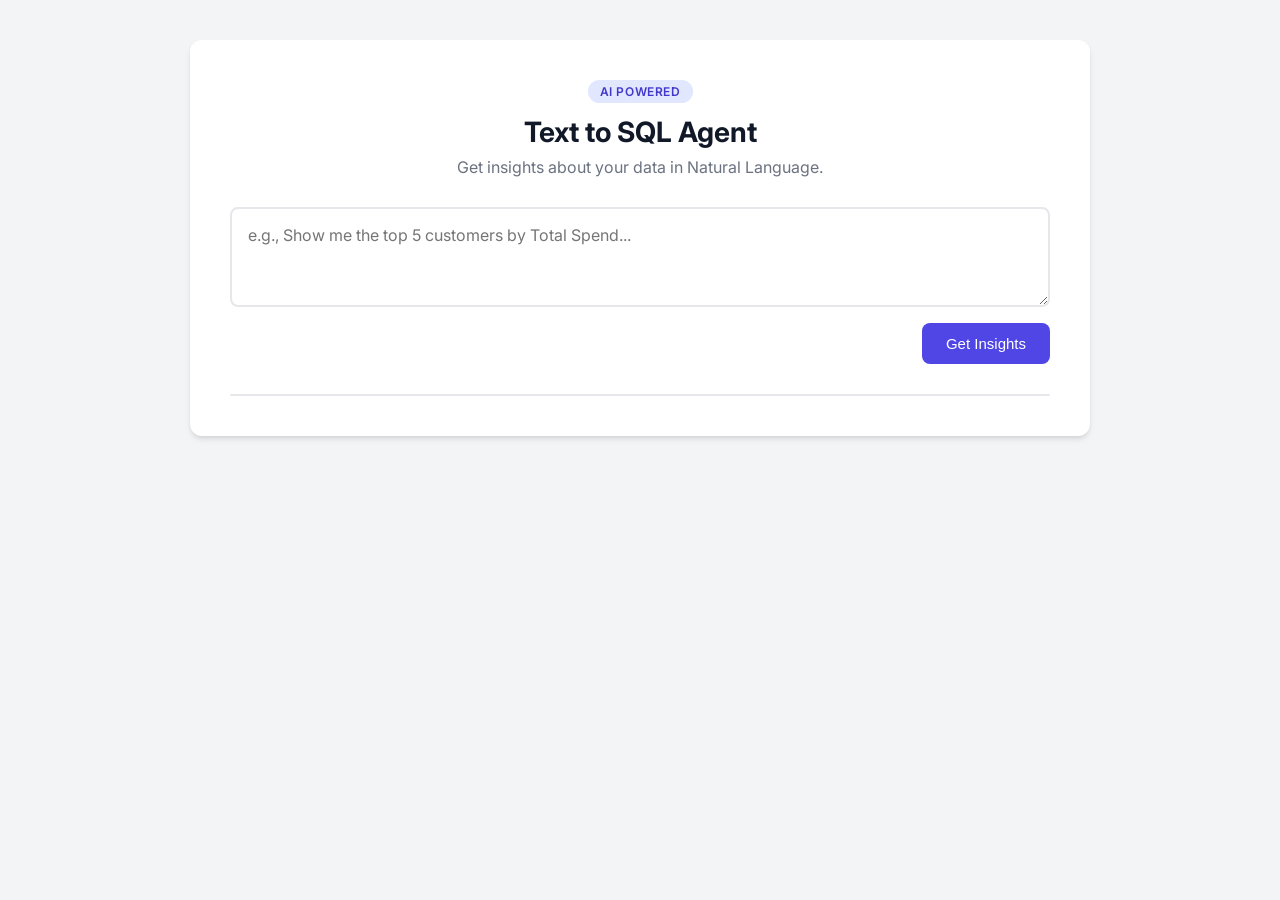
==== app/frontend/index.html @ 49f19be0 "first commit" ====
<!DOCTYPE html>
<html lang="en">

<head>
    <meta charset="UTF-8">
    <meta name="viewport" content="width=device-width, initial-scale=1.0">
    <title>Text to SQL Agent</title>
    <link rel="stylesheet" href="style.css">
    <link href="https://fonts.googleapis.com/css2?family=Inter:wght@400;500;600&display=swap" rel="stylesheet">
</head>

<body>

    <div class="main-container">
        <header>
            <div class="badge">AI Powered</div>
            <h1>Text to SQL Agent</h1>
            <p class="subtitle">Get insights about your data in Natural Language.</p>
        </header>

        <div class="input-section">
            <textarea id="queryInput" placeholder="e.g., Show me the top 5 customers by Total Spend..."></textarea>

            <div class="controls">
                <button id="runBtn" onclick="runQuery()">
                    <span>Get Insights</span>
                </button>
            </div>
        </div>

        <div id="error" class="error-message"></div>

        <div id="tableContainer" class="table-wrapper">
        </div>
    </div>

    <script>
        async function runQuery() {
            const query = document.getElementById("queryInput").value;
            const errorDiv = document.getElementById("error");
            const tableContainer = document.getElementById("tableContainer");
            const button = document.getElementById("runBtn");

            // Reset UI
            errorDiv.style.display = 'none';
            errorDiv.innerText = "";
            tableContainer.innerHTML = "";

            if (!query.trim()) {
                showError("Please enter a query first.");
                return;
            }

            // Loading State
            const originalText = button.innerHTML;
            button.innerHTML = "<span>Processing...</span>";
            button.classList.add("loading");
            button.disabled = true;

            try {
                const response = await fetch("http://127.0.0.1:8000/ai/query", {
                    method: "POST",
                    headers: { "Content-Type": "application/json" },
                    body: JSON.stringify({ query })
                });

                const data = await response.json();

                if (data.error) {
                    showError(data.error);
                } else if (!data.result || data.result.length === 0) {
                    tableContainer.innerHTML = `<div class="empty-state">No results found for that query.</div>`;
                } else {
                    renderTable(data.result);
                }

            } catch (err) {
                console.error(err);
                showError("Failed to connect to the AI API. Is the server running?");
            } finally {
                // Reset Button
                button.innerHTML = originalText;
                button.classList.remove("loading");
                button.disabled = false;
            }
        }

        function showError(msg) {
            const errorDiv = document.getElementById("error");
            errorDiv.innerText = msg;
            errorDiv.style.display = 'block';
        }

        function renderTable(data) {
            const table = document.createElement("table");
            const thead = document.createElement("thead");
            const tbody = document.createElement("tbody");

            // Create Headers
            const headers = Object.keys(data[0]);
            const headerRow = document.createElement("tr");
            headers.forEach(header => {
                const th = document.createElement("th");
                th.innerText = header.replace(/_/g, ' ').toUpperCase(); // Format headers nicely
                headerRow.appendChild(th);
            });
            thead.appendChild(headerRow);

            // Create Rows
            data.forEach(row => {
                const tr = document.createElement("tr");
                headers.forEach(header => {
                    const td = document.createElement("td");
                    td.innerText = row[header];
                    tr.appendChild(td);
                });
                tbody.appendChild(tr);
            });

            table.appendChild(thead);
            table.appendChild(tbody);

            // Append to container
            const container = document.getElementById("tableContainer");
            container.appendChild(table);
        }
    </script>

</body>

</html>
---- app/frontend/style.css ----
/* Reset & Base Styles */
* {
    box-sizing: border-box;
    margin: 0;
    padding: 0;
}

body {
    font-family: 'Inter', -apple-system, BlinkMacSystemFont, sans-serif;
    background-color: #f3f4f6;
    color: #1f2937;
    display: flex;
    justify-content: center;
    min-height: 100vh;
    padding: 40px 20px;
}

/* Main Card Container */
.main-container {
    background: #ffffff;
    width: 100%;
    max-width: 900px;
    border-radius: 12px;
    box-shadow: 0 4px 6px -1px rgba(0, 0, 0, 0.1), 0 2px 4px -1px rgba(0, 0, 0, 0.06);
    padding: 40px;
    height: fit-content;
}

/* Header Section */
header {
    text-align: center;
    margin-bottom: 30px;
}

.badge {
    display: inline-block;
    background-color: #e0e7ff;
    color: #4338ca;
    font-size: 12px;
    font-weight: 600;
    padding: 4px 12px;
    border-radius: 9999px;
    margin-bottom: 12px;
    text-transform: uppercase;
    letter-spacing: 0.05em;
}

h1 {
    font-size: 28px;
    font-weight: 700;
    color: #111827;
    margin-bottom: 8px;
}

.subtitle {
    color: #6b7280;
    font-size: 16px;
}

/* Input Section */
.input-section {
    display: flex;
    flex-direction: column;
    gap: 16px;
}

textarea {
    width: 100%;
    height: 100px;
    padding: 16px;
    font-size: 16px;
    font-family: inherit;
    border: 2px solid #e5e7eb;
    border-radius: 8px;
    resize: vertical;
    outline: none;
    transition: border-color 0.2s, box-shadow 0.2s;
}

textarea:focus {
    border-color: #4f46e5;
    box-shadow: 0 0 0 3px rgba(79, 70, 229, 0.1);
}

/* Button Styling */
.controls {
    display: flex;
    justify-content: flex-end;
}

button {
    background-color: #4f46e5;
    color: white;
    font-weight: 500;
    font-size: 15px;
    padding: 12px 24px;
    border: none;
    border-radius: 8px;
    cursor: pointer;
    transition: all 0.2s ease;
    display: inline-flex;
    align-items: center;
    justify-content: center;
}

button:hover {
    background-color: #4338ca;
    transform: translateY(-1px);
}

button:active {
    transform: translateY(0);
}

button.loading {
    background-color: #9ca3af;
    cursor: not-allowed;
    transform: none;
}

/* Messages */
.error-message {
    display: none;
    margin-top: 20px;
    padding: 12px;
    background-color: #fef2f2;
    border: 1px solid #fee2e2;
    color: #b91c1c;
    border-radius: 6px;
    font-size: 14px;
}

.empty-state {
    text-align: center;
    padding: 40px;
    color: #6b7280;
    background: #f9fafb;
    border-radius: 8px;
    margin-top: 20px;
}

/* Table Styling */
.table-wrapper {
    margin-top: 30px;
    overflow-x: auto;
    /* Handles wide tables on small screens */
    border-radius: 8px;
    border: 1px solid #e5e7eb;
}

table {
    width: 100%;
    border-collapse: collapse;
    background: white;
    font-size: 14px;
}

thead {
    background-color: #f9fafb;
}

th {
    padding: 12px 16px;
    text-align: left;
    font-size: 12px;
    font-weight: 600;
    color: #6b7280;
    text-transform: uppercase;
    letter-spacing: 0.05em;
    border-bottom: 1px solid #e5e7eb;
}

td {
    padding: 14px 16px;
    color: #374151;
    border-bottom: 1px solid #e5e7eb;
}

tr:last-child td {
    border-bottom: none;
}

tbody tr:hover {
    background-color: #f9fafb;
}
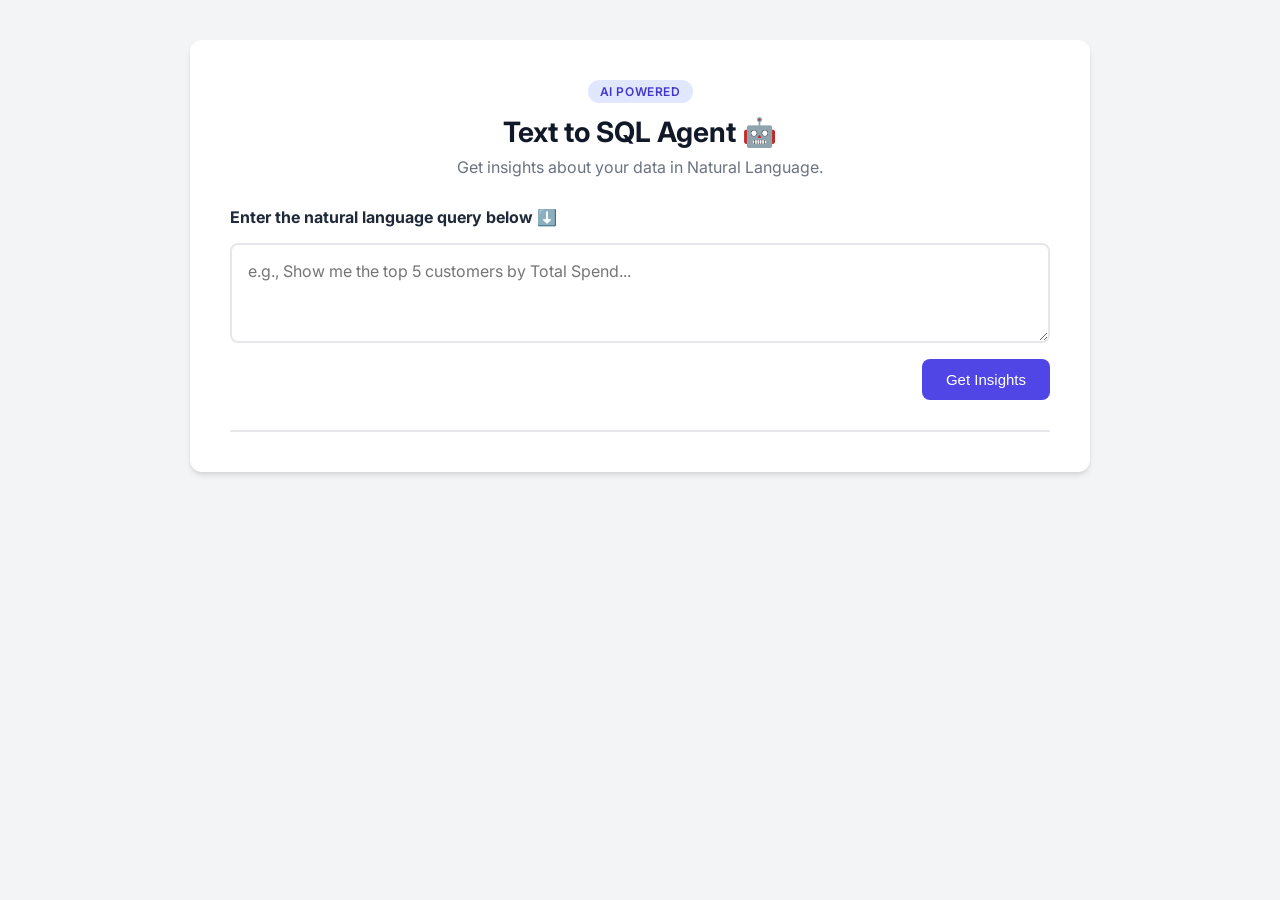
==== commit d213d560: "Improving the workflow by adding loop." ====
--- a/app/frontend/index.html
+++ b/app/frontend/index.html
@@ -14,11 +14,12 @@
     <div class="main-container">
         <header>
             <div class="badge">AI Powered</div>
-            <h1>Text to SQL Agent</h1>
+            <h1>Text to SQL Agent 🤖</h1>
             <p class="subtitle">Get insights about your data in Natural Language.</p>
         </header>
 
         <div class="input-section">
+            <p><strong>Enter the natural language query below ⬇️</strong></p>
             <textarea id="queryInput" placeholder="e.g., Show me the top 5 customers by Total Spend..."></textarea>
 
             <div class="controls">
@@ -65,11 +66,22 @@
                 });
 
                 const data = await response.json();
+                if (data.plan == "INVALID") {
+                    showError("It seems like your query is not valid. Please provide a valid natural language query.");
+                }
+                else if (data.plan == "INCOMPLETE") {
+                    showError("Please provide more information about the query.");
+                }
+                else if (data.plan == "UNSAFE") {
+                    showError("It seems like you are trying to change the data. Please provide only READ queries.");
+                }
 
-                if (data.error) {
-                    showError(data.error);
-                } else if (!data.result || data.result.length === 0) {
-                    tableContainer.innerHTML = `<div class="empty-state">No results found for that query.</div>`;
+                else if (data.error) {
+                    showError("Please give more information about the query.");
+                }
+
+                else if (!data.result || data.result.length === 0) {
+                    tableContainer.innerHTML = `<div class="empty-state">No results found for that query.<br>Please check is there any spelling mistake in the query.</div>`;
                 } else {
                     renderTable(data.result);
                 }
